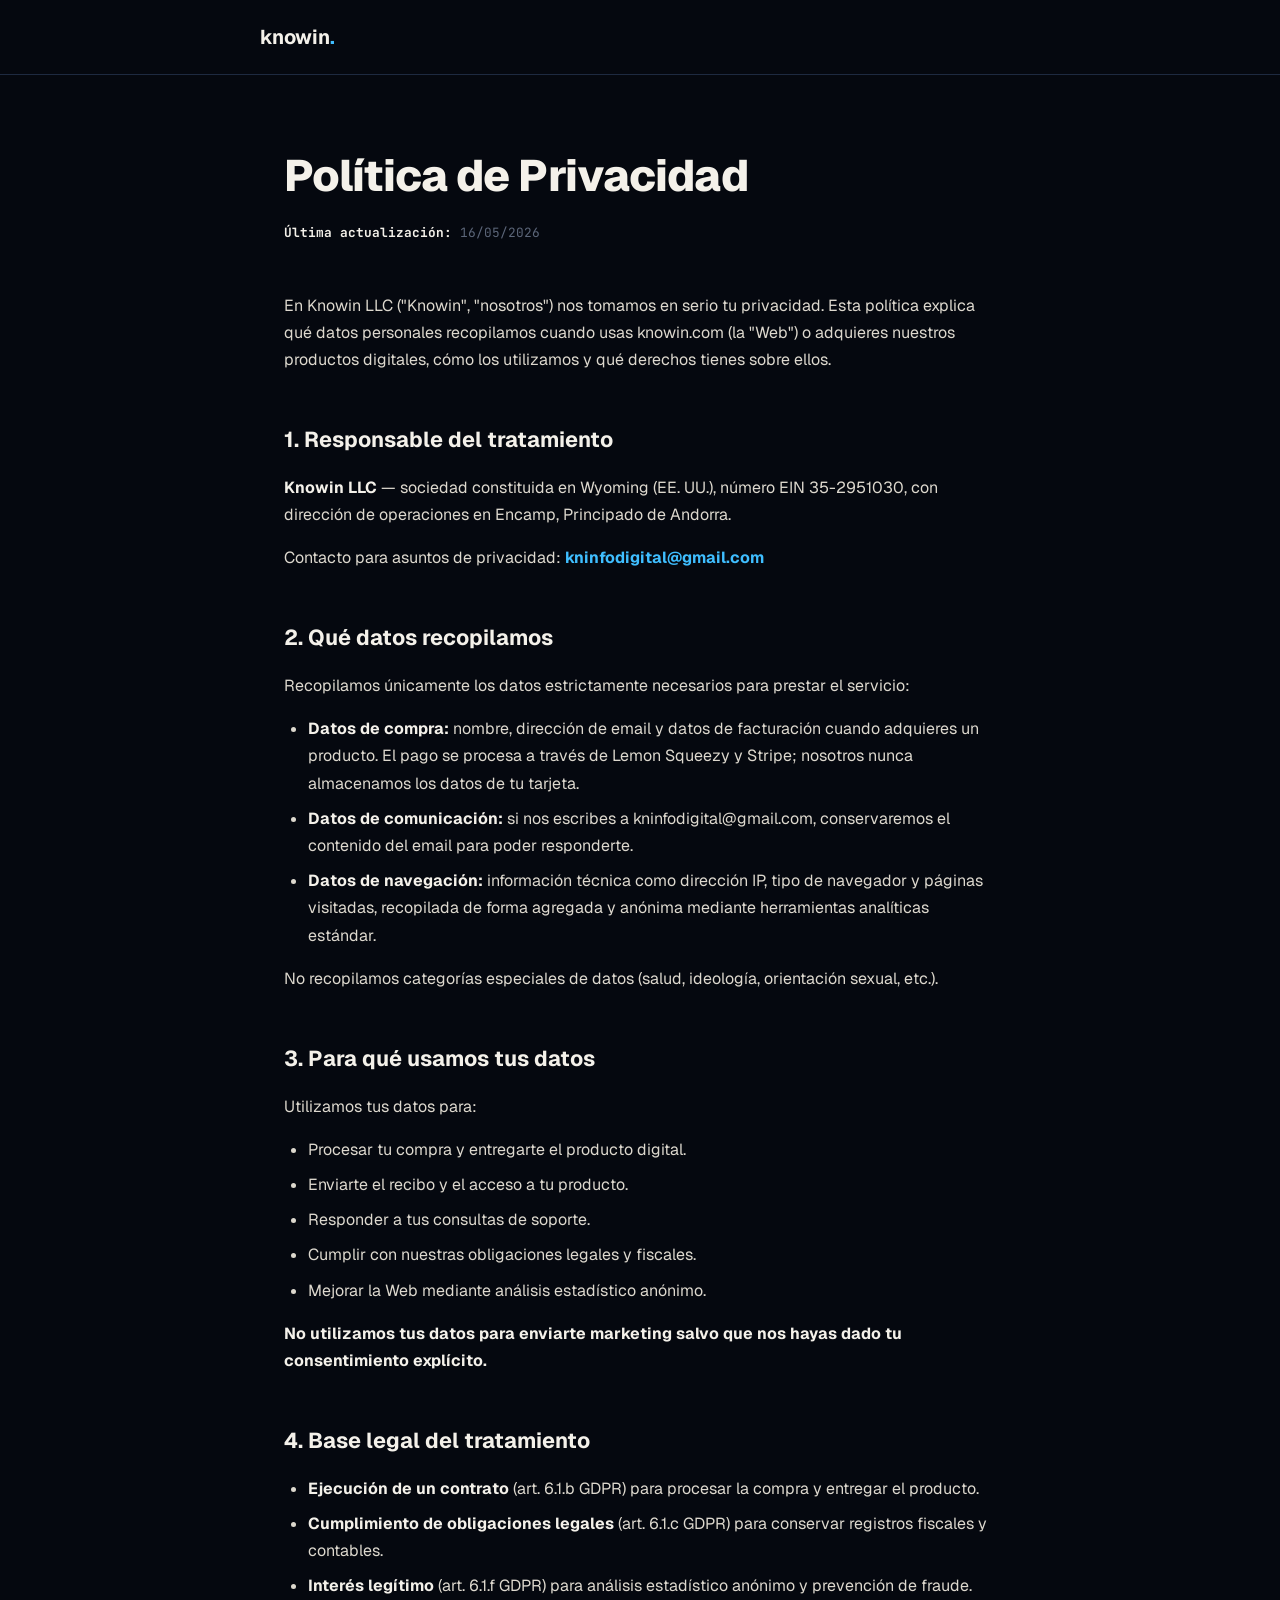
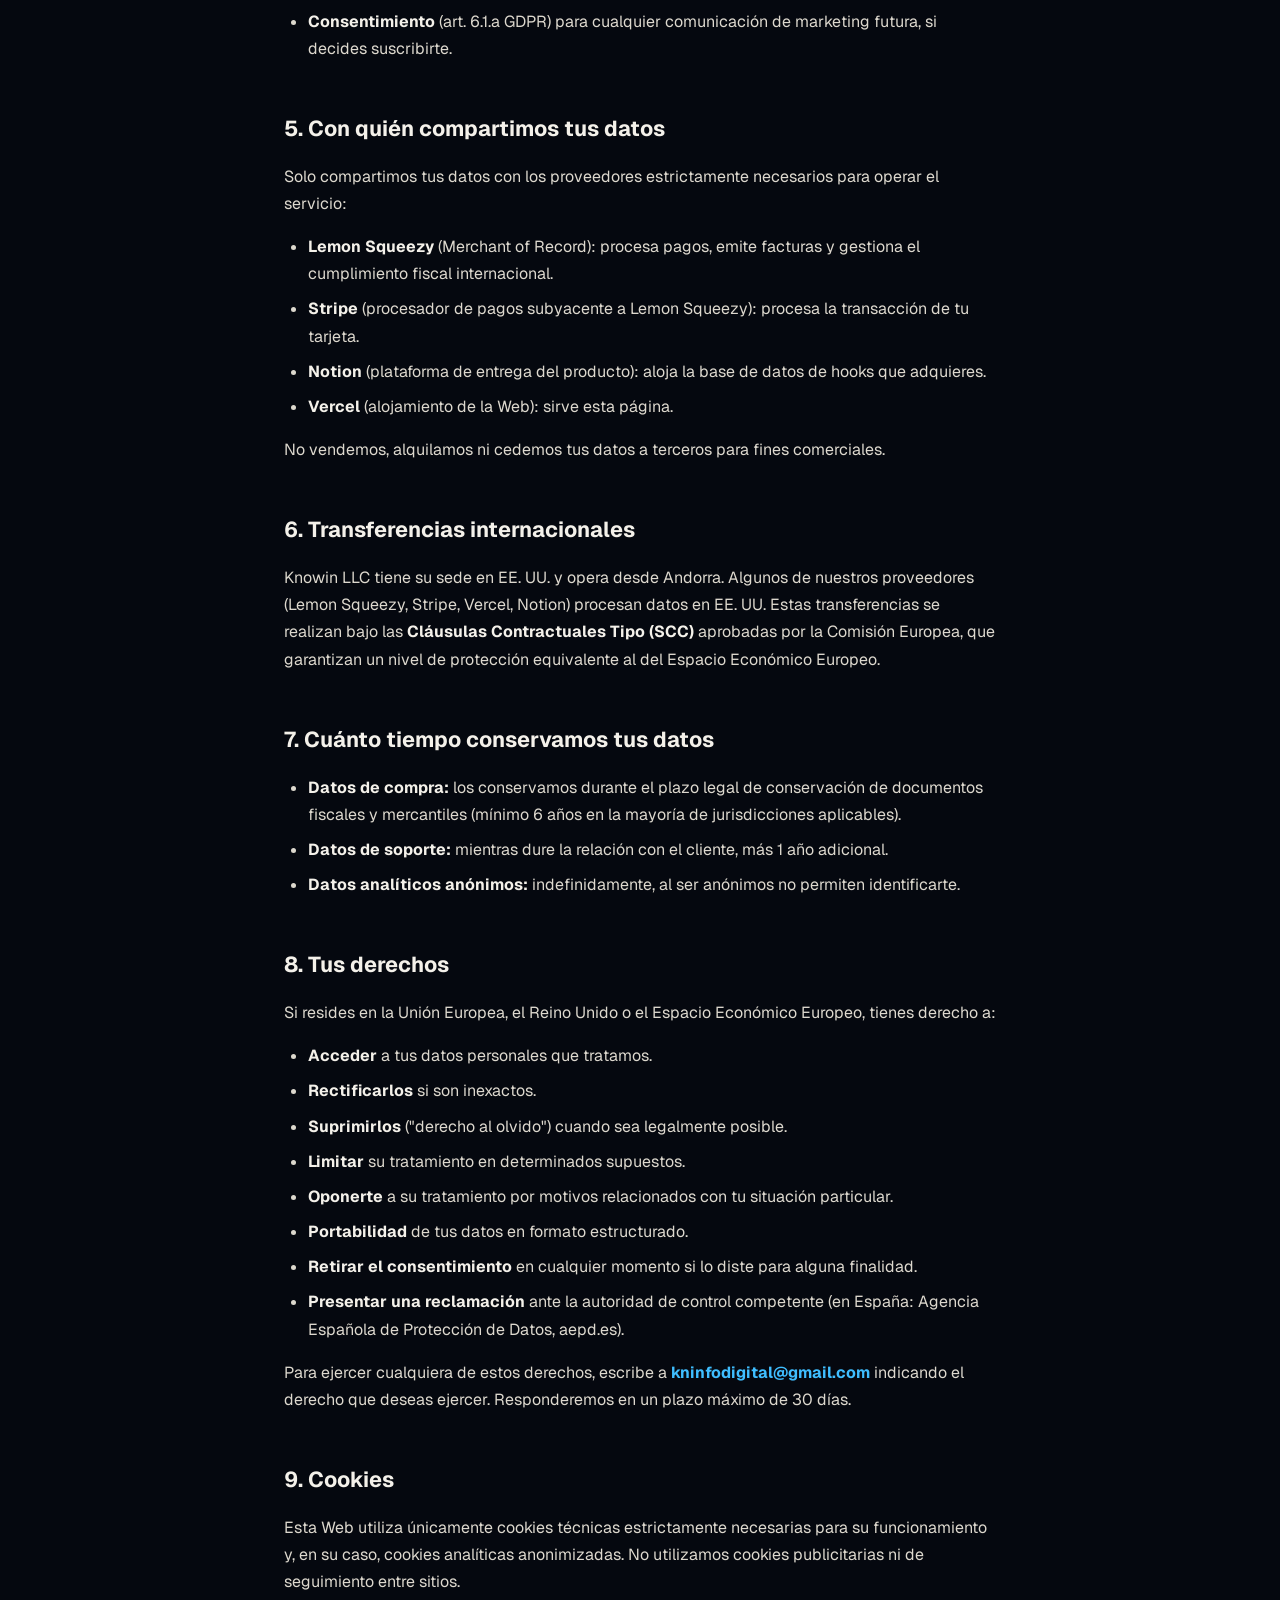
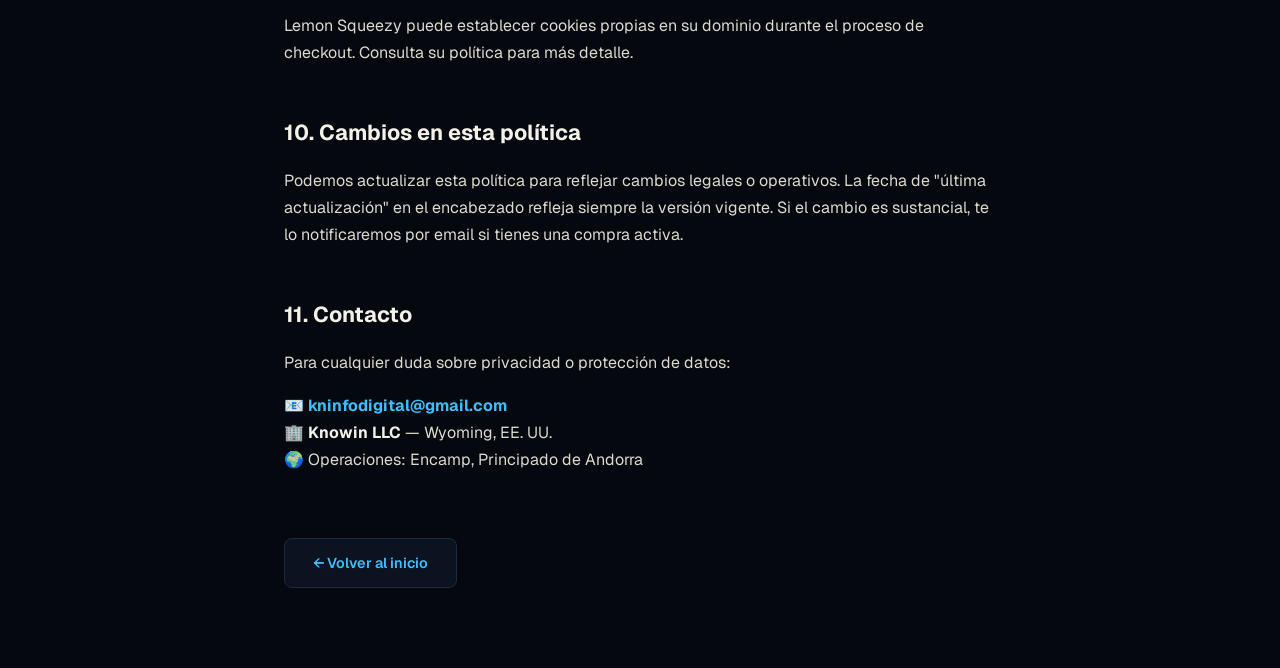
==== legal/privacidad.html @ 1ed69b25 "feat: LS checkout integration + legal pages - Lemon Squeezy overlay checkout en todos los CTAs (7 bo" ====
<!DOCTYPE html>
<html lang="es">
<head>
  <meta charset="UTF-8">
  <meta name="viewport" content="width=device-width, initial-scale=1.0">
  <title>Política de Privacidad | Knowin</title>
  <meta name="robots" content="noindex">
  <link rel="icon" href="data:image/svg+xml,<svg xmlns='http://www.w3.org/2000/svg' viewBox='0 0 100 100'><text y='.9em' font-size='90'>📦</text></svg>">
  <link rel="preconnect" href="https://fonts.googleapis.com">
  <link rel="preconnect" href="https://fonts.gstatic.com" crossorigin>
  <link href="https://fonts.googleapis.com/css2?family=Geist:wght@400;500;600;700;800&family=JetBrains+Mono:wght@400;500&display=swap" rel="stylesheet">
  <style>
    *, *::before, *::after { box-sizing: border-box; margin: 0; padding: 0; }
    html { scroll-behavior: smooth; }
    body {
      font-family: 'Geist', system-ui, sans-serif;
      font-size: 1rem;
      line-height: 1.7;
      color: rgba(245,239,227,0.9);
      background: #05080F;
      -webkit-font-smoothing: antialiased;
    }
    a { color: #3FBEFF; text-decoration: none; }
    a:hover { text-decoration: underline; }
    a:focus-visible { outline: 2px solid #3FBEFF; outline-offset: 4px; }

    .legal-header {
      padding: 20px 24px;
      border-bottom: 1px solid #1E2A40;
    }
    .legal-header__inner {
      max-width: 760px;
      margin: 0 auto;
    }
    .legal-header__logo {
      font-family: 'Geist', system-ui, sans-serif;
      font-size: 20px;
      font-weight: 700;
      color: #F4F1EA;
      text-decoration: none;
    }
    .legal-header__logo .dot { color: #3FBEFF; }

    .legal-container {
      max-width: 760px;
      margin: 0 auto;
      padding: 64px 24px 80px;
    }

    h1 {
      font-size: clamp(2rem, 5vw, 2.75rem);
      font-weight: 800;
      color: #F4F1EA;
      margin-bottom: 8px;
      letter-spacing: -0.02em;
    }
    .legal-date {
      font-family: 'JetBrains Mono', monospace;
      font-size: 0.8rem;
      color: #5C6679;
      margin-bottom: 48px;
      display: block;
    }
    h2 {
      font-size: 1.35rem;
      font-weight: 700;
      color: #F4F1EA;
      margin-top: 48px;
      margin-bottom: 16px;
    }
    p { margin-bottom: 16px; }
    strong { color: #F4F1EA; }
    ul, ol { margin-bottom: 16px; padding-left: 24px; }
    li { margin-bottom: 8px; }

    .back-btn {
      display: inline-flex;
      align-items: center;
      gap: 8px;
      margin-top: 48px;
      padding: 12px 28px;
      background: #0B1220;
      border: 1px solid #1E2A40;
      border-radius: 8px;
      color: #3FBEFF;
      font-weight: 600;
      font-size: 0.9rem;
      transition: background 200ms;
    }
    .back-btn:hover { background: #111B2E; text-decoration: none; }
  </style>
</head>
<body>
  <header class="legal-header">
    <div class="legal-header__inner">
      <a href="../index.html" class="legal-header__logo">knowin<span class="dot">.</span></a>
    </div>
  </header>

  <main class="legal-container">
    <h1>Política de Privacidad</h1>
    <span class="legal-date"><strong>Última actualización:</strong> 16/05/2026</span>

    <p>En Knowin LLC ("Knowin", "nosotros") nos tomamos en serio tu privacidad. Esta política explica qué datos personales recopilamos cuando usas knowin.com (la "Web") o adquieres nuestros productos digitales, cómo los utilizamos y qué derechos tienes sobre ellos.</p>

    <h2>1. Responsable del tratamiento</h2>
    <p><strong>Knowin LLC</strong> — sociedad constituida en Wyoming (EE. UU.), número EIN 35-2951030, con dirección de operaciones en Encamp, Principado de Andorra.</p>
    <p>Contacto para asuntos de privacidad: <strong><a href="mailto:kninfodigital@gmail.com">kninfodigital@gmail.com</a></strong></p>

    <h2>2. Qué datos recopilamos</h2>
    <p>Recopilamos únicamente los datos estrictamente necesarios para prestar el servicio:</p>
    <ul>
      <li><strong>Datos de compra:</strong> nombre, dirección de email y datos de facturación cuando adquieres un producto. El pago se procesa a través de Lemon Squeezy y Stripe; nosotros nunca almacenamos los datos de tu tarjeta.</li>
      <li><strong>Datos de comunicación:</strong> si nos escribes a kninfodigital@gmail.com, conservaremos el contenido del email para poder responderte.</li>
      <li><strong>Datos de navegación:</strong> información técnica como dirección IP, tipo de navegador y páginas visitadas, recopilada de forma agregada y anónima mediante herramientas analíticas estándar.</li>
    </ul>
    <p>No recopilamos categorías especiales de datos (salud, ideología, orientación sexual, etc.).</p>

    <h2>3. Para qué usamos tus datos</h2>
    <p>Utilizamos tus datos para:</p>
    <ul>
      <li>Procesar tu compra y entregarte el producto digital.</li>
      <li>Enviarte el recibo y el acceso a tu producto.</li>
      <li>Responder a tus consultas de soporte.</li>
      <li>Cumplir con nuestras obligaciones legales y fiscales.</li>
      <li>Mejorar la Web mediante análisis estadístico anónimo.</li>
    </ul>
    <p><strong>No utilizamos tus datos para enviarte marketing salvo que nos hayas dado tu consentimiento explícito.</strong></p>

    <h2>4. Base legal del tratamiento</h2>
    <ul>
      <li><strong>Ejecución de un contrato</strong> (art. 6.1.b GDPR) para procesar la compra y entregar el producto.</li>
      <li><strong>Cumplimiento de obligaciones legales</strong> (art. 6.1.c GDPR) para conservar registros fiscales y contables.</li>
      <li><strong>Interés legítimo</strong> (art. 6.1.f GDPR) para análisis estadístico anónimo y prevención de fraude.</li>
      <li><strong>Consentimiento</strong> (art. 6.1.a GDPR) para cualquier comunicación de marketing futura, si decides suscribirte.</li>
    </ul>

    <h2>5. Con quién compartimos tus datos</h2>
    <p>Solo compartimos tus datos con los proveedores estrictamente necesarios para operar el servicio:</p>
    <ul>
      <li><strong>Lemon Squeezy</strong> (Merchant of Record): procesa pagos, emite facturas y gestiona el cumplimiento fiscal internacional.</li>
      <li><strong>Stripe</strong> (procesador de pagos subyacente a Lemon Squeezy): procesa la transacción de tu tarjeta.</li>
      <li><strong>Notion</strong> (plataforma de entrega del producto): aloja la base de datos de hooks que adquieres.</li>
      <li><strong>Vercel</strong> (alojamiento de la Web): sirve esta página.</li>
    </ul>
    <p>No vendemos, alquilamos ni cedemos tus datos a terceros para fines comerciales.</p>

    <h2>6. Transferencias internacionales</h2>
    <p>Knowin LLC tiene su sede en EE. UU. y opera desde Andorra. Algunos de nuestros proveedores (Lemon Squeezy, Stripe, Vercel, Notion) procesan datos en EE. UU. Estas transferencias se realizan bajo las <strong>Cláusulas Contractuales Tipo (SCC)</strong> aprobadas por la Comisión Europea, que garantizan un nivel de protección equivalente al del Espacio Económico Europeo.</p>

    <h2>7. Cuánto tiempo conservamos tus datos</h2>
    <ul>
      <li><strong>Datos de compra:</strong> los conservamos durante el plazo legal de conservación de documentos fiscales y mercantiles (mínimo 6 años en la mayoría de jurisdicciones aplicables).</li>
      <li><strong>Datos de soporte:</strong> mientras dure la relación con el cliente, más 1 año adicional.</li>
      <li><strong>Datos analíticos anónimos:</strong> indefinidamente, al ser anónimos no permiten identificarte.</li>
    </ul>

    <h2>8. Tus derechos</h2>
    <p>Si resides en la Unión Europea, el Reino Unido o el Espacio Económico Europeo, tienes derecho a:</p>
    <ul>
      <li><strong>Acceder</strong> a tus datos personales que tratamos.</li>
      <li><strong>Rectificarlos</strong> si son inexactos.</li>
      <li><strong>Suprimirlos</strong> ("derecho al olvido") cuando sea legalmente posible.</li>
      <li><strong>Limitar</strong> su tratamiento en determinados supuestos.</li>
      <li><strong>Oponerte</strong> a su tratamiento por motivos relacionados con tu situación particular.</li>
      <li><strong>Portabilidad</strong> de tus datos en formato estructurado.</li>
      <li><strong>Retirar el consentimiento</strong> en cualquier momento si lo diste para alguna finalidad.</li>
      <li><strong>Presentar una reclamación</strong> ante la autoridad de control competente (en España: Agencia Española de Protección de Datos, aepd.es).</li>
    </ul>
    <p>Para ejercer cualquiera de estos derechos, escribe a <strong><a href="mailto:kninfodigital@gmail.com">kninfodigital@gmail.com</a></strong> indicando el derecho que deseas ejercer. Responderemos en un plazo máximo de 30 días.</p>

    <h2>9. Cookies</h2>
    <p>Esta Web utiliza únicamente cookies técnicas estrictamente necesarias para su funcionamiento y, en su caso, cookies analíticas anonimizadas. No utilizamos cookies publicitarias ni de seguimiento entre sitios.</p>
    <p>Lemon Squeezy puede establecer cookies propias en su dominio durante el proceso de checkout. Consulta su política para más detalle.</p>

    <h2>10. Cambios en esta política</h2>
    <p>Podemos actualizar esta política para reflejar cambios legales o operativos. La fecha de "última actualización" en el encabezado refleja siempre la versión vigente. Si el cambio es sustancial, te lo notificaremos por email si tienes una compra activa.</p>

    <h2>11. Contacto</h2>
    <p>Para cualquier duda sobre privacidad o protección de datos:</p>
    <p>
      📧 <strong><a href="mailto:kninfodigital@gmail.com">kninfodigital@gmail.com</a></strong><br>
      🏢 <strong>Knowin LLC</strong> — Wyoming, EE. UU.<br>
      🌍 Operaciones: Encamp, Principado de Andorra
    </p>

    <a href="../index.html" class="back-btn">← Volver al inicio</a>
  </main>
</body>
</html>
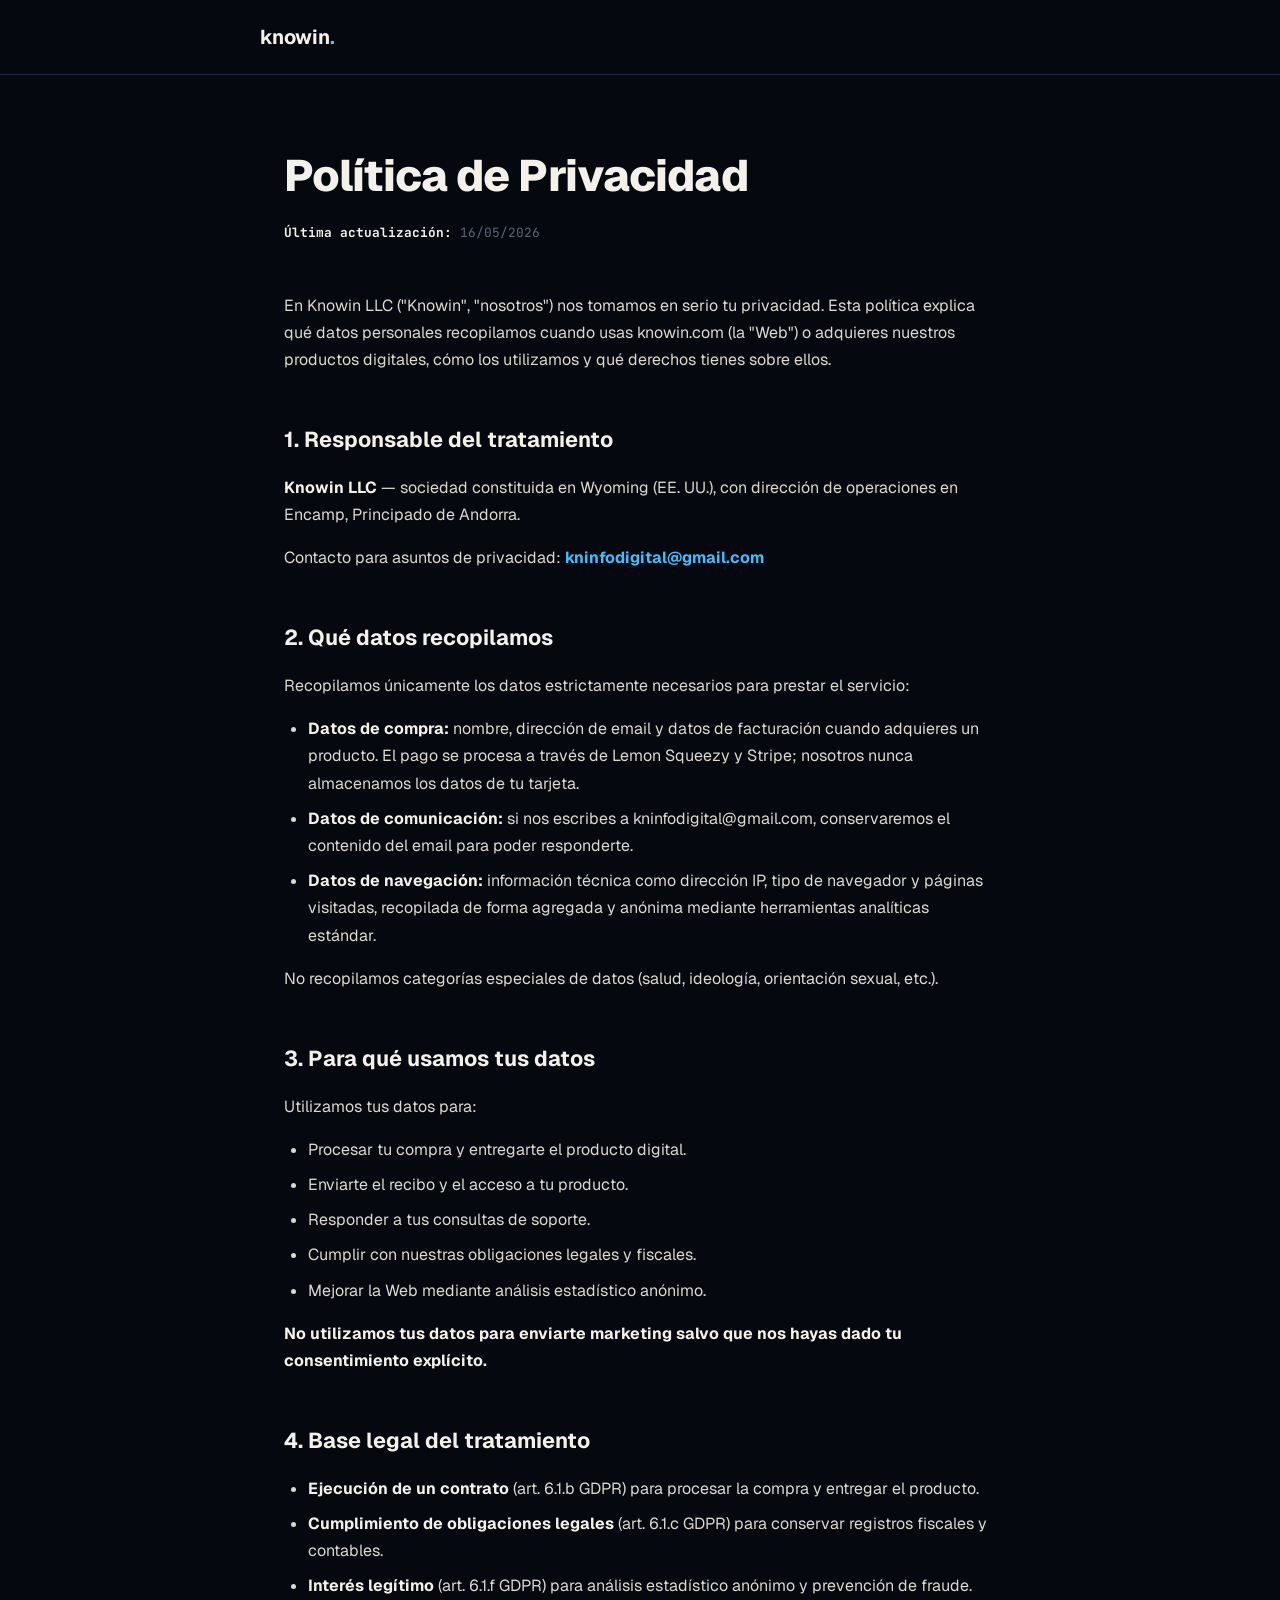
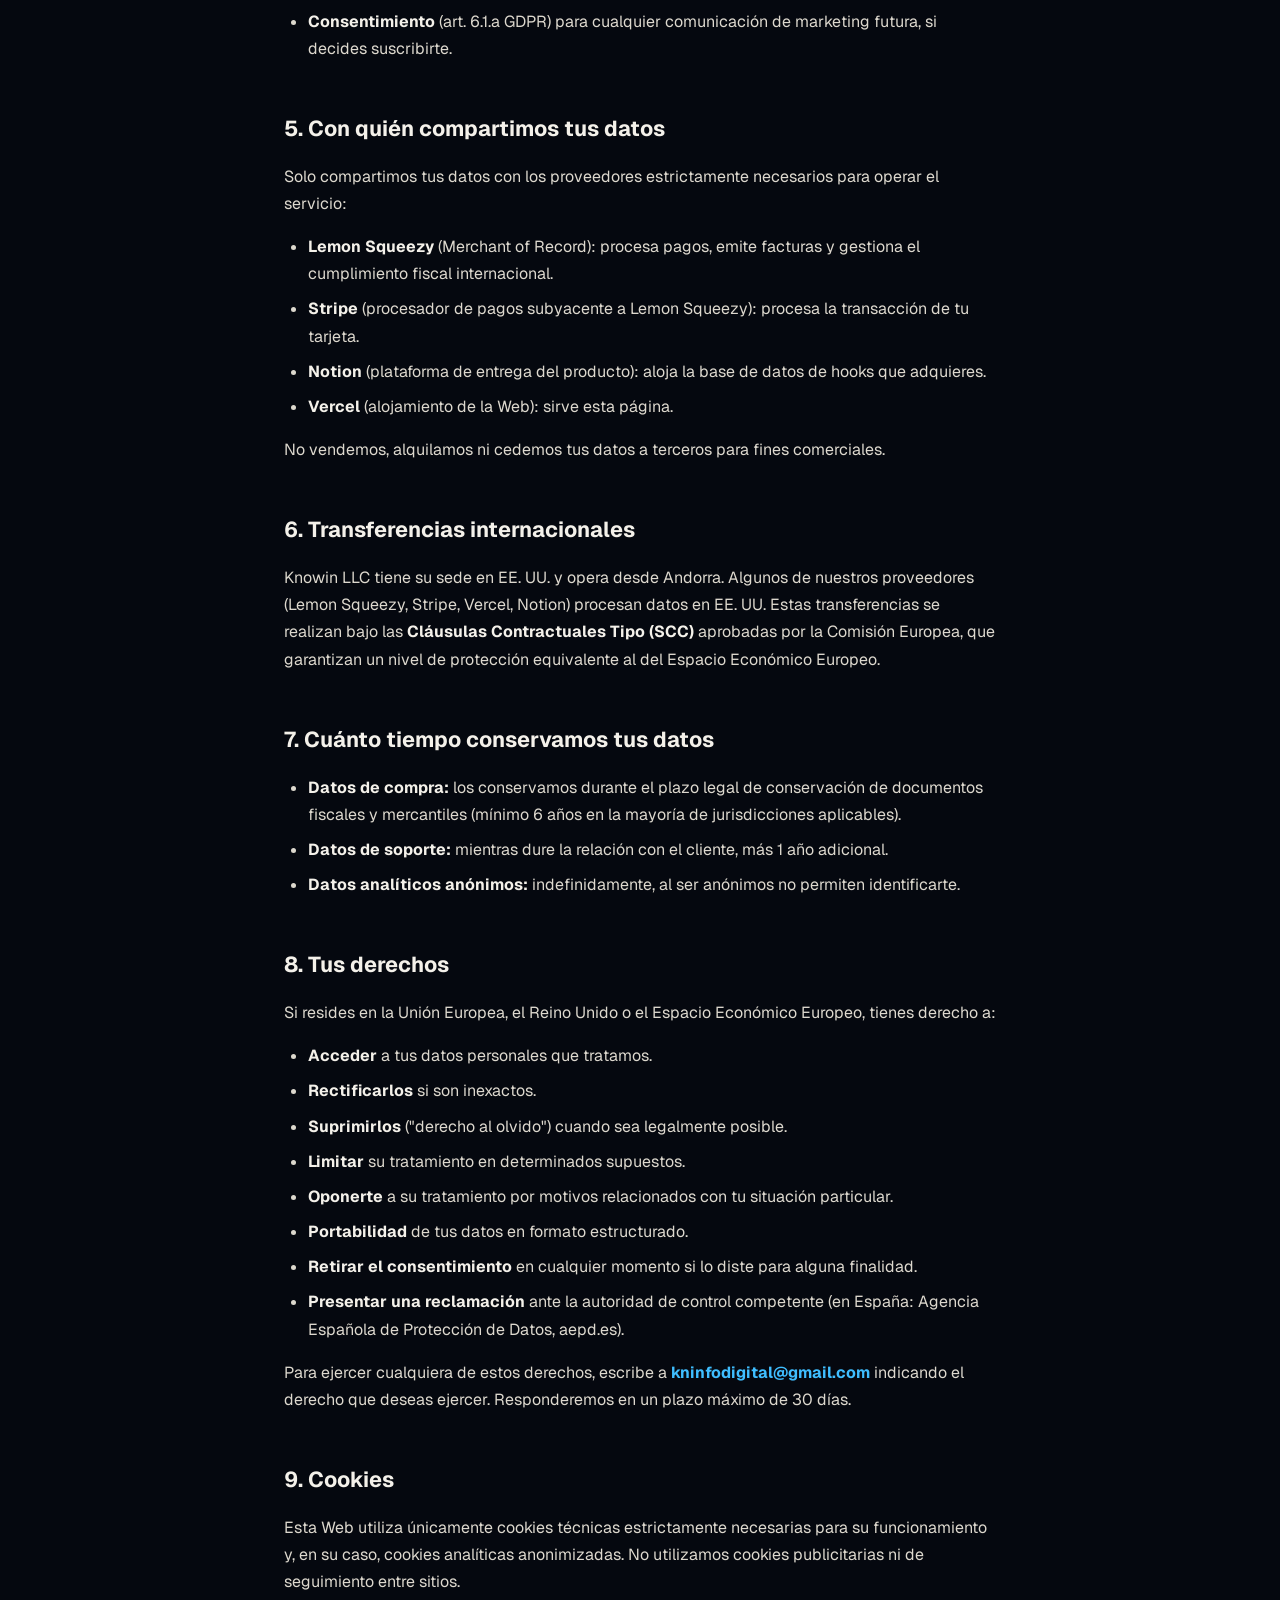
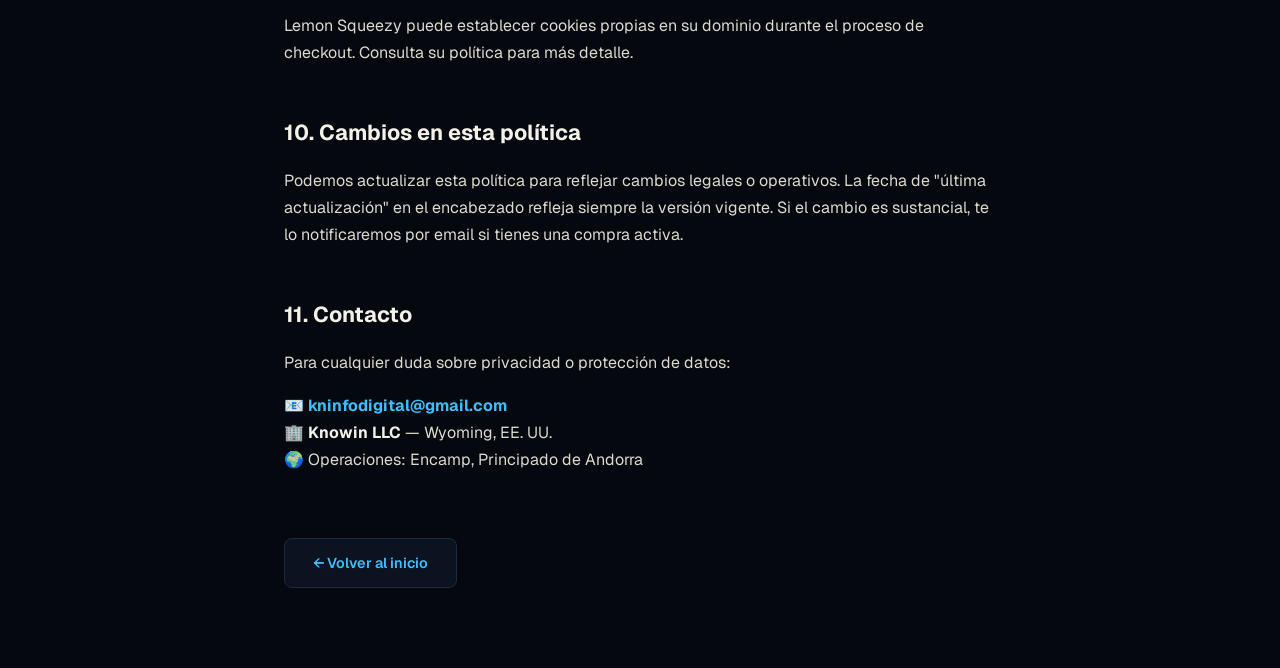
==== commit a8646a2d: "Remove EIN number from legal pages Co-Authored-By: Claude Opus 4.6 (1M context) <noreply@anthropic.c" ====
--- a/legal/privacidad.html
+++ b/legal/privacidad.html
@@ -104,7 +104,7 @@
     <p>En Knowin LLC ("Knowin", "nosotros") nos tomamos en serio tu privacidad. Esta política explica qué datos personales recopilamos cuando usas knowin.com (la "Web") o adquieres nuestros productos digitales, cómo los utilizamos y qué derechos tienes sobre ellos.</p>
 
     <h2>1. Responsable del tratamiento</h2>
-    <p><strong>Knowin LLC</strong> — sociedad constituida en Wyoming (EE. UU.), número EIN 35-2951030, con dirección de operaciones en Encamp, Principado de Andorra.</p>
+    <p><strong>Knowin LLC</strong> — sociedad constituida en Wyoming (EE. UU.), con dirección de operaciones en Encamp, Principado de Andorra.</p>
     <p>Contacto para asuntos de privacidad: <strong><a href="mailto:kninfodigital@gmail.com">kninfodigital@gmail.com</a></strong></p>
 
     <h2>2. Qué datos recopilamos</h2>
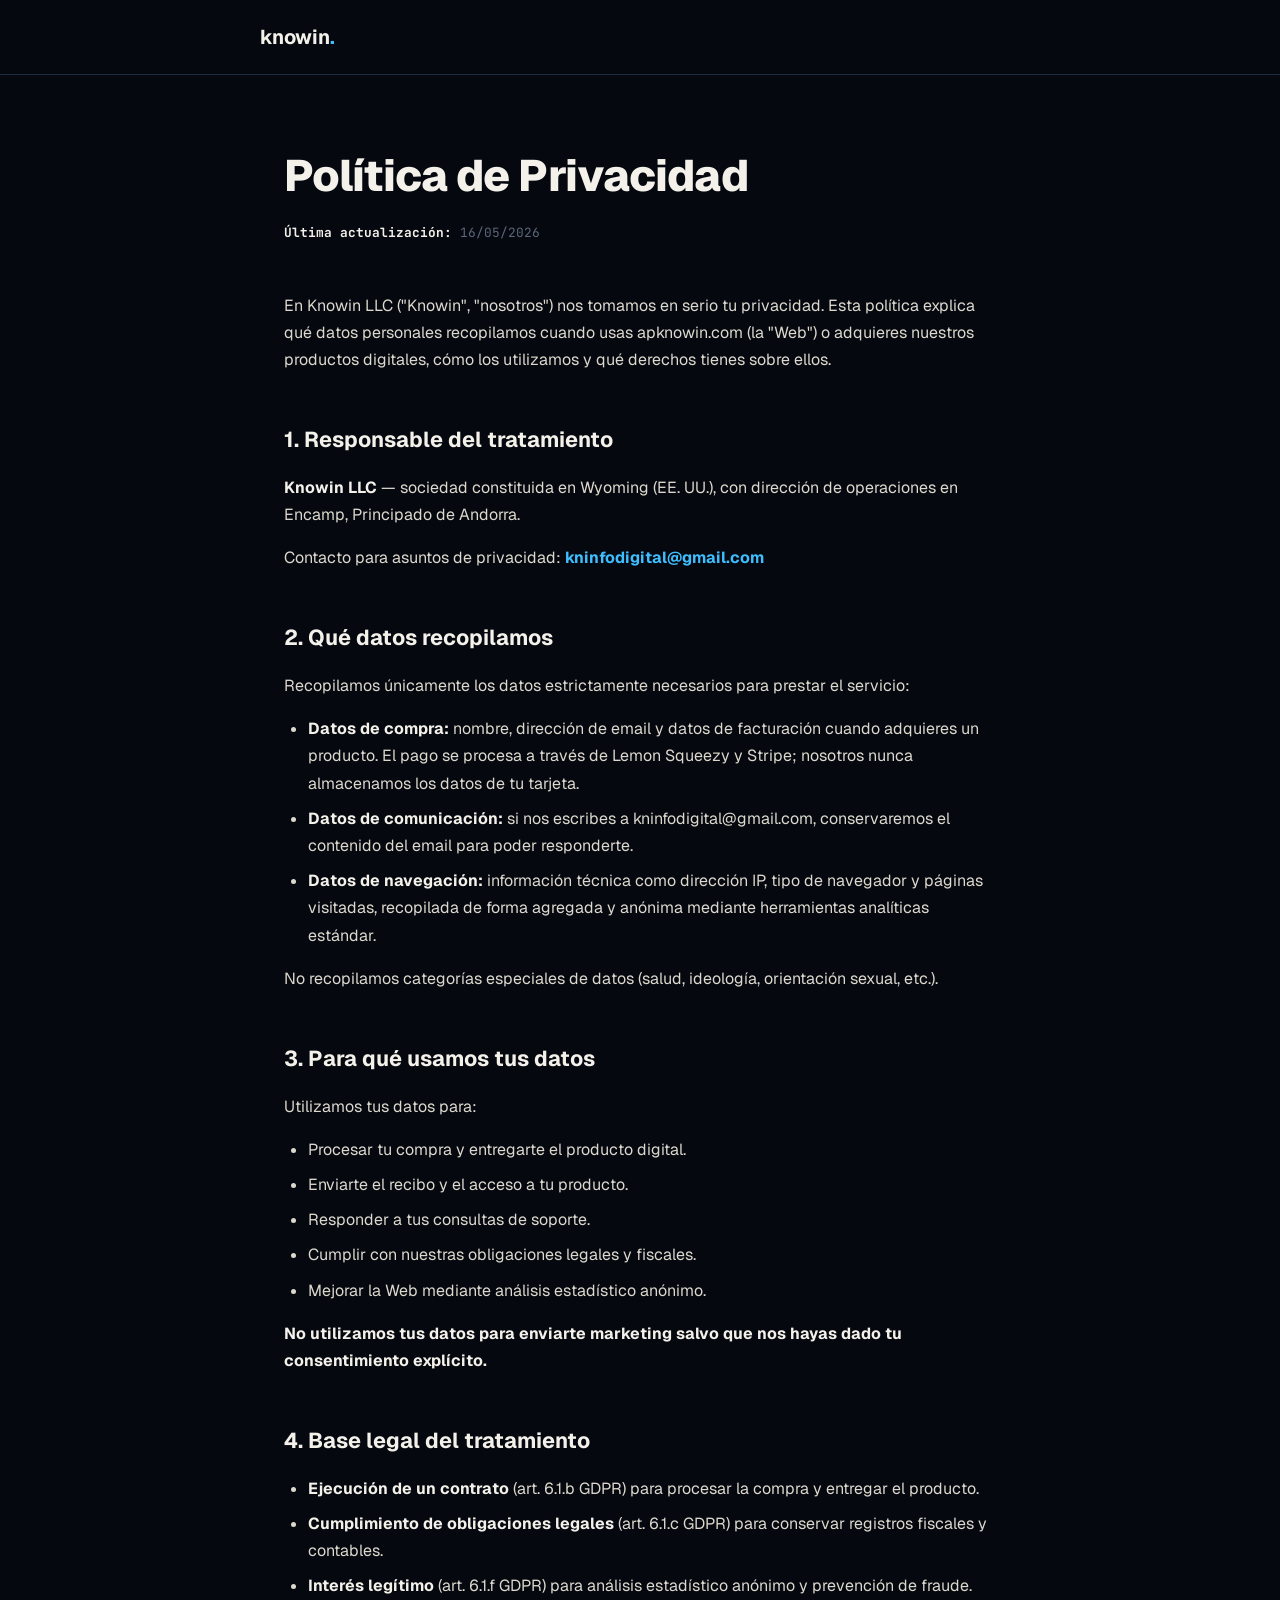
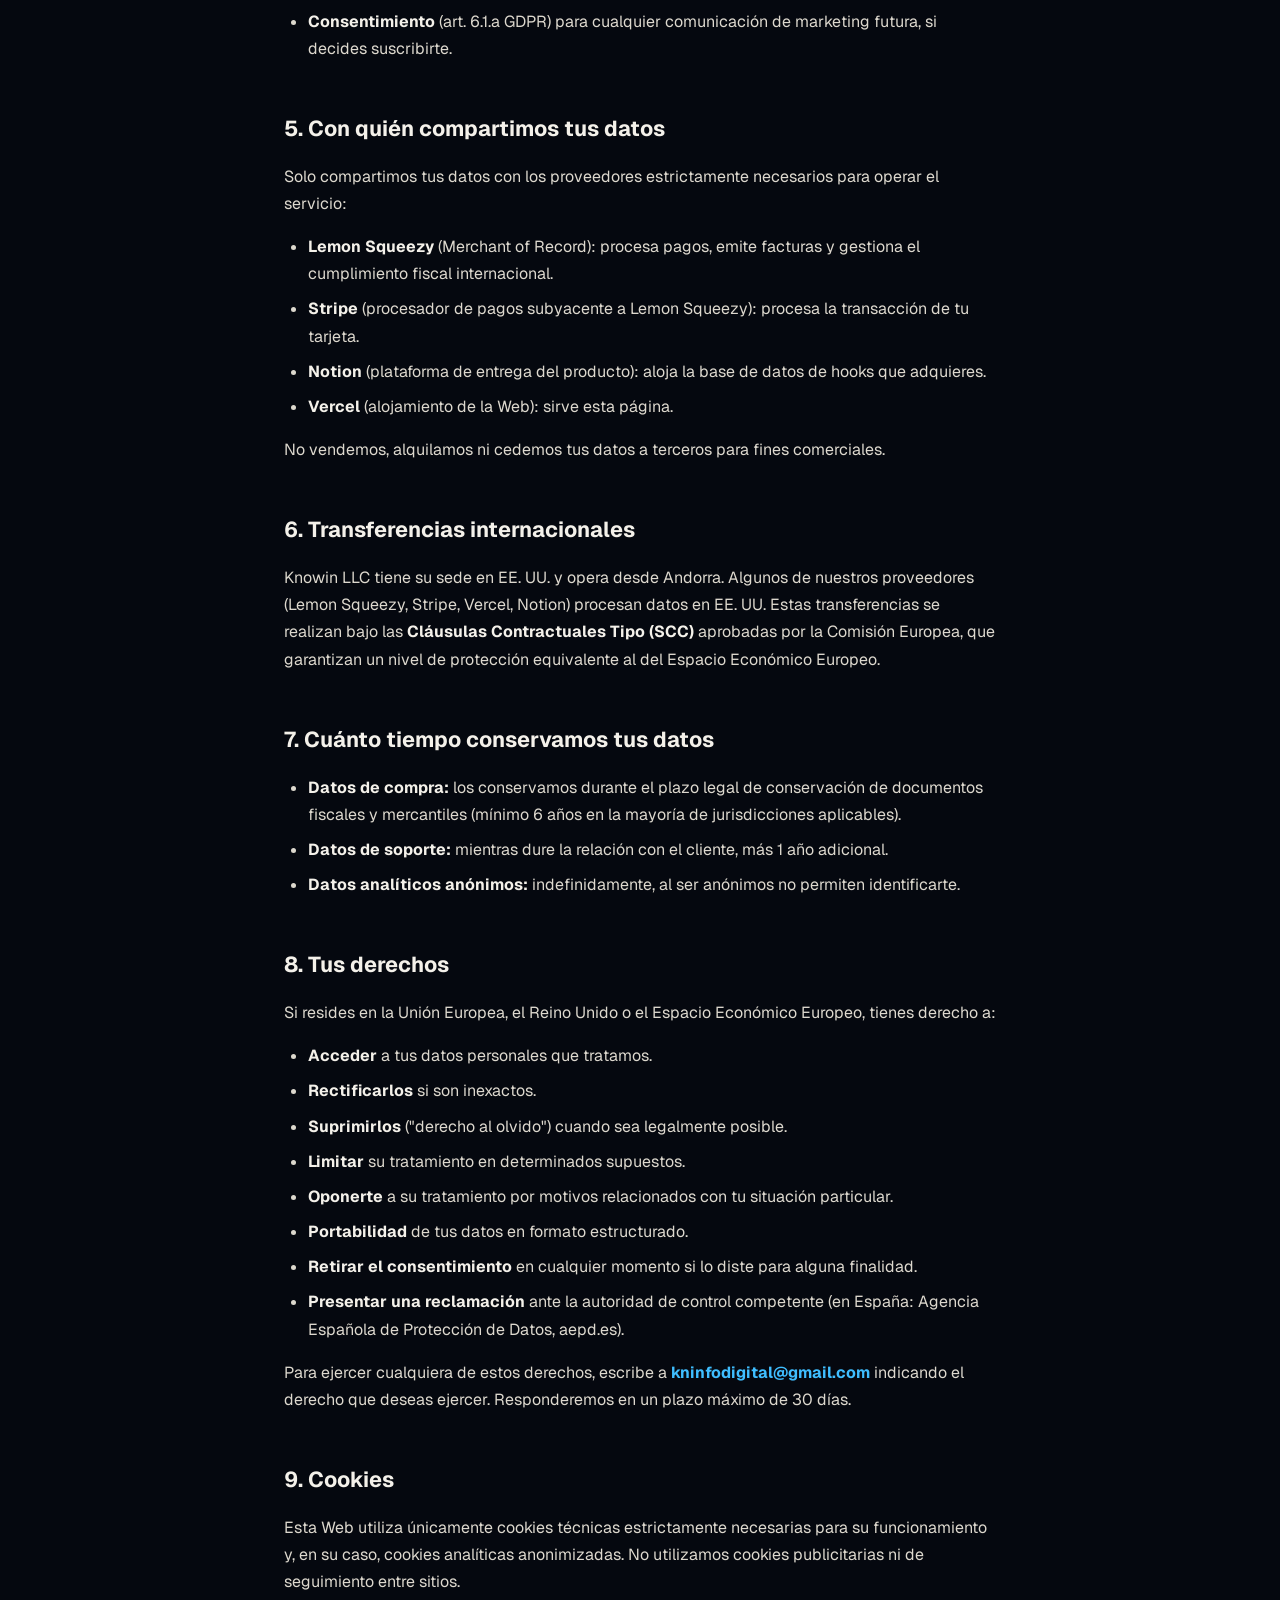
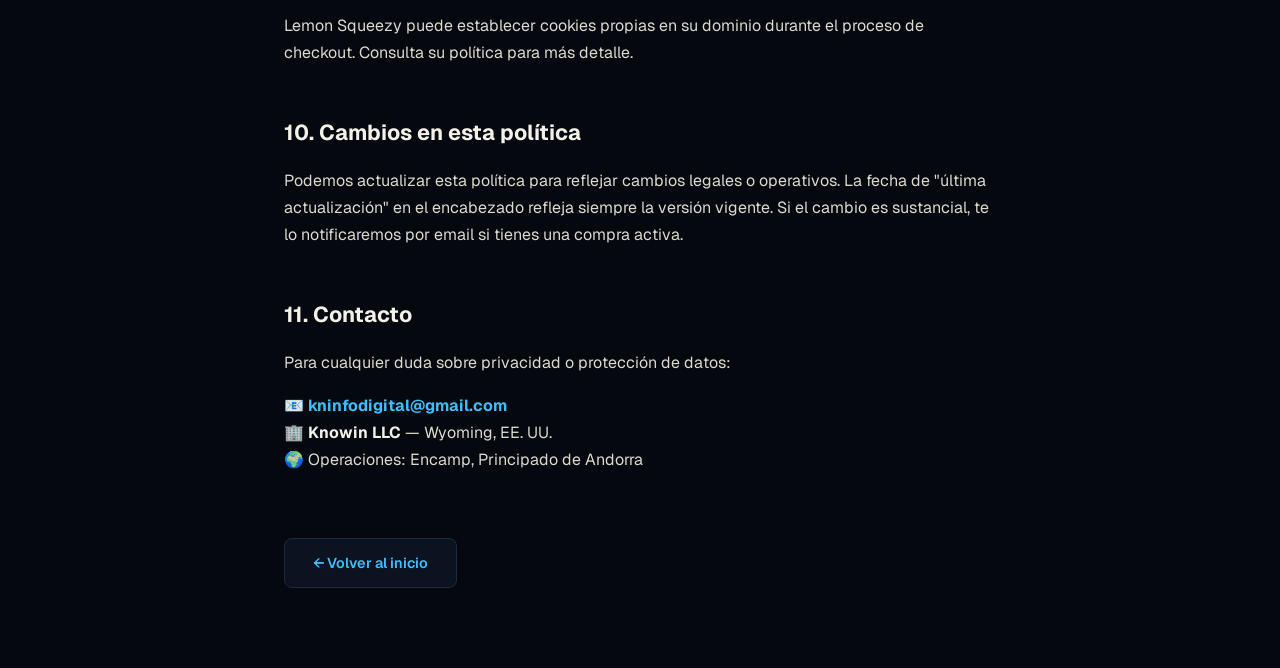
==== commit bace4f0a: "Update legal pages: apknowin.com domain + simplify price text Co-Authored-By: Claude Opus 4.6 (1M co" ====
--- a/legal/privacidad.html
+++ b/legal/privacidad.html
@@ -101,7 +101,7 @@
     <h1>Política de Privacidad</h1>
     <span class="legal-date"><strong>Última actualización:</strong> 16/05/2026</span>
 
-    <p>En Knowin LLC ("Knowin", "nosotros") nos tomamos en serio tu privacidad. Esta política explica qué datos personales recopilamos cuando usas knowin.com (la "Web") o adquieres nuestros productos digitales, cómo los utilizamos y qué derechos tienes sobre ellos.</p>
+    <p>En Knowin LLC ("Knowin", "nosotros") nos tomamos en serio tu privacidad. Esta política explica qué datos personales recopilamos cuando usas apknowin.com (la "Web") o adquieres nuestros productos digitales, cómo los utilizamos y qué derechos tienes sobre ellos.</p>
 
     <h2>1. Responsable del tratamiento</h2>
     <p><strong>Knowin LLC</strong> — sociedad constituida en Wyoming (EE. UU.), con dirección de operaciones en Encamp, Principado de Andorra.</p>
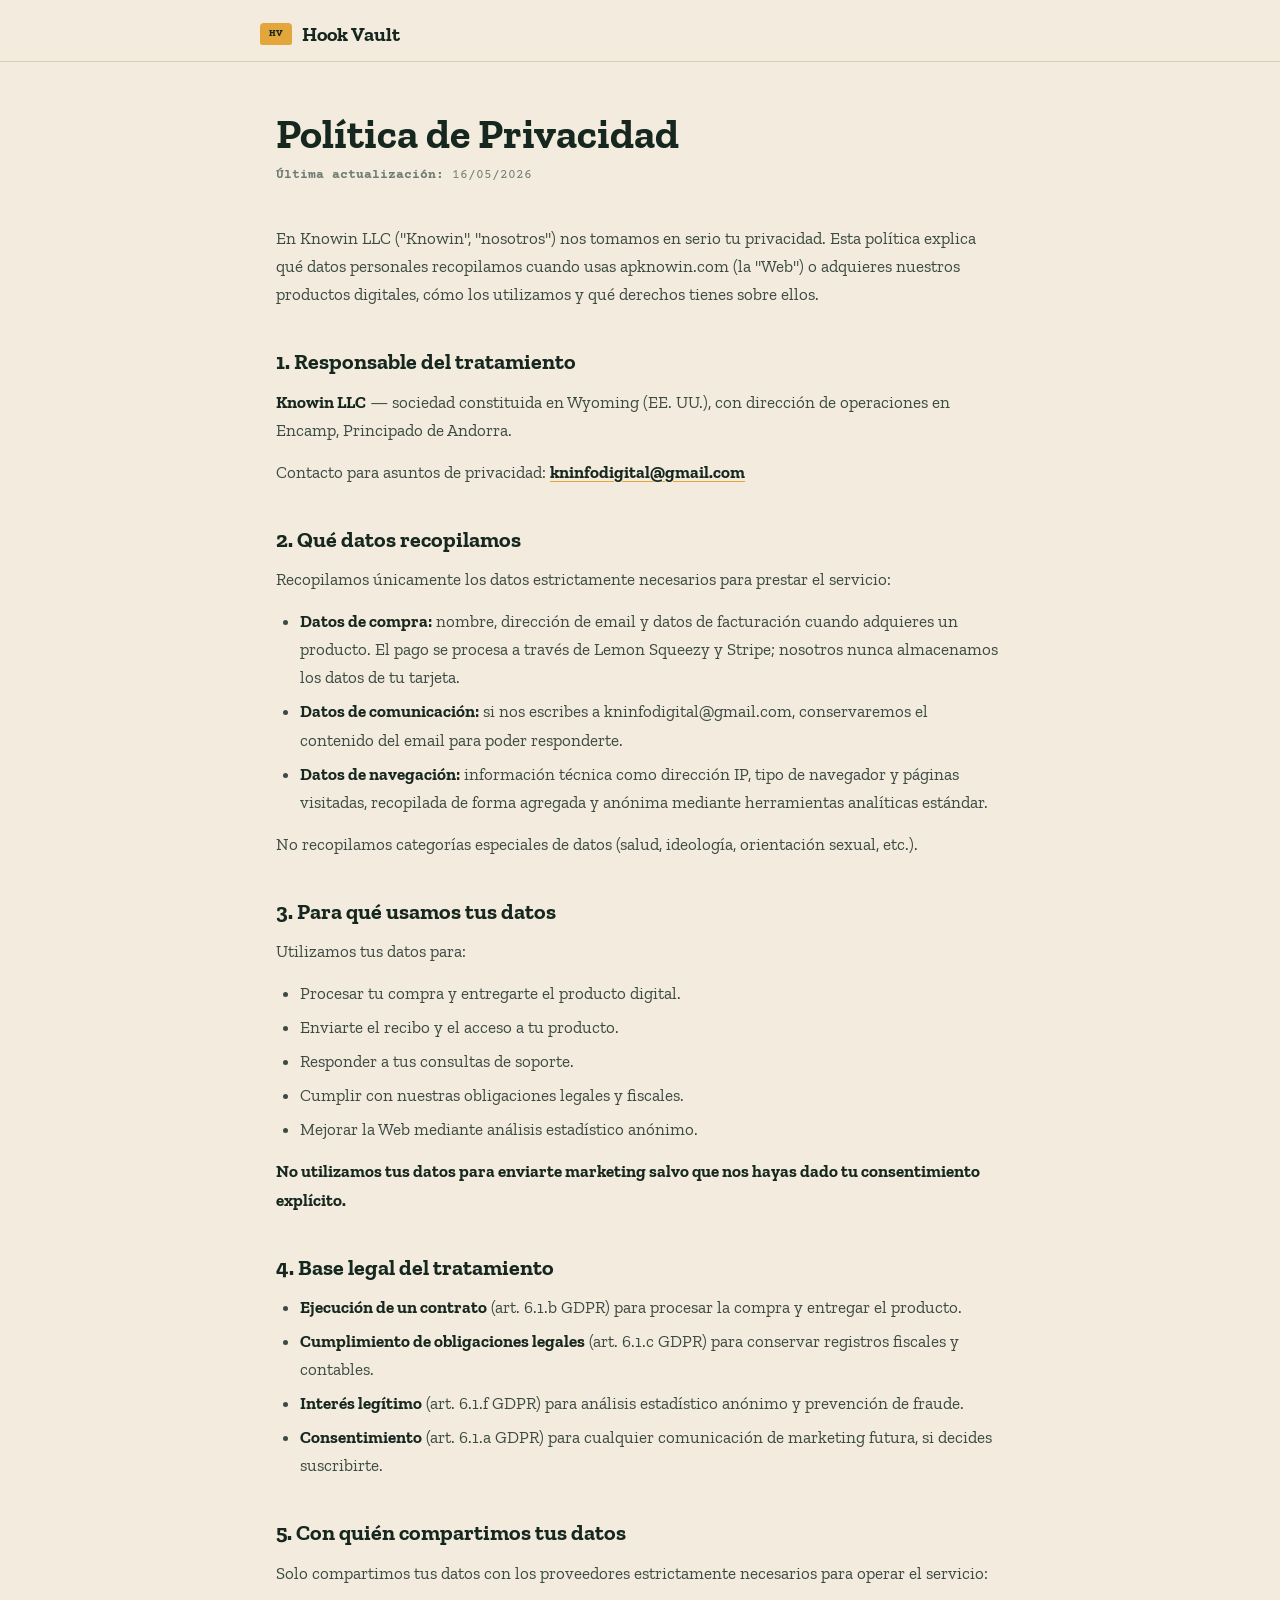
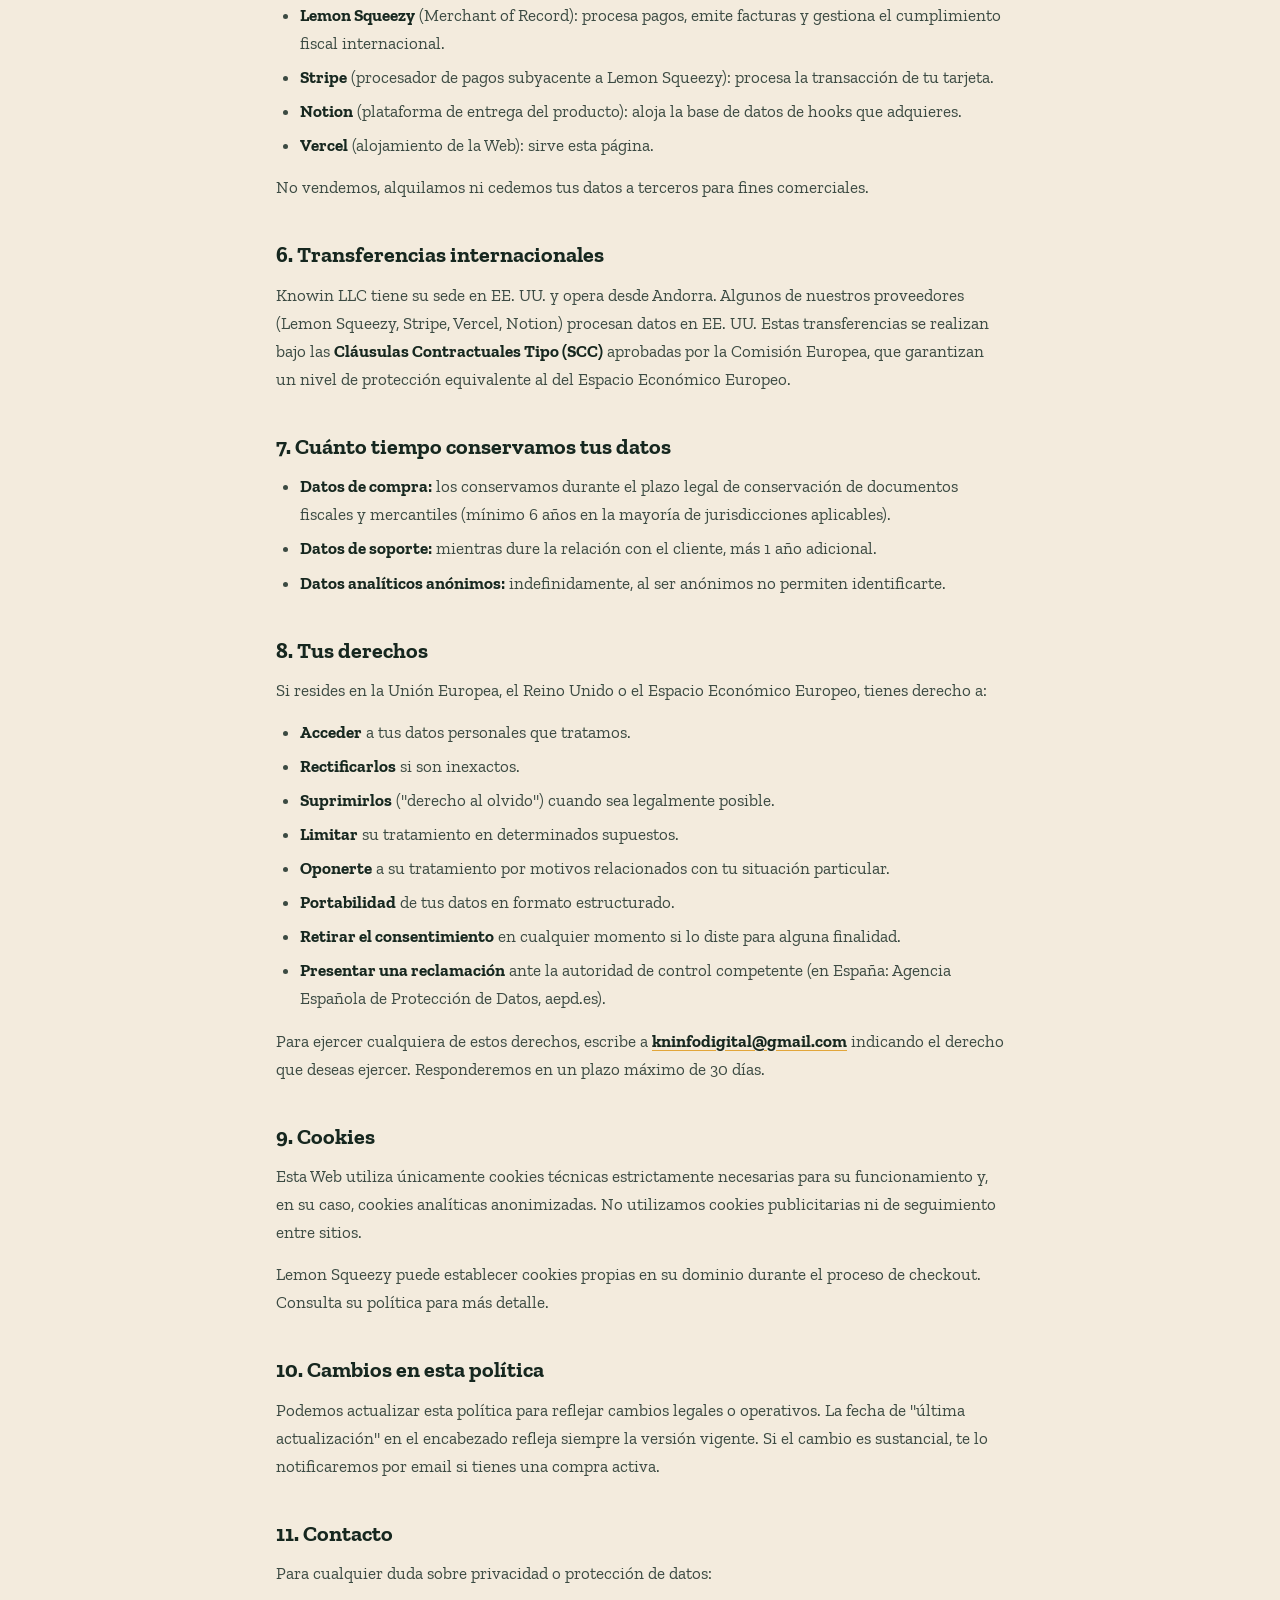
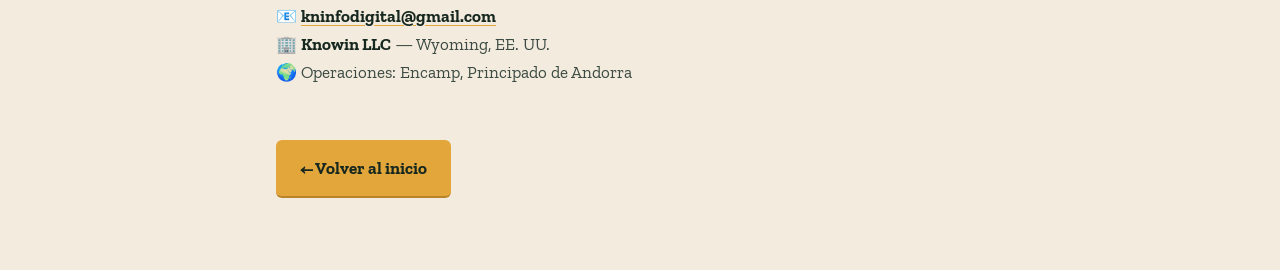
==== commit 143fc697: "Landing v3 «Fichero de recetas» (vista previa) Rediseño de knowinhook.com con el core offer y el bra" ====
--- a/legal/privacidad.html
+++ b/legal/privacidad.html
@@ -3,97 +3,51 @@
 <head>
   <meta charset="UTF-8">
   <meta name="viewport" content="width=device-width, initial-scale=1.0">
-  <title>Política de Privacidad | Knowin</title>
+  <title>Política de Privacidad | Hook Vault</title>
   <meta name="robots" content="noindex">
-  <link rel="icon" href="data:image/svg+xml,<svg xmlns='http://www.w3.org/2000/svg' viewBox='0 0 100 100'><text y='.9em' font-size='90'>📦</text></svg>">
+  <link rel="icon" href="data:image/svg+xml,%3Csvg xmlns='http://www.w3.org/2000/svg' viewBox='0 0 64 64'%3E%3Crect x='4' y='14' width='56' height='44' rx='4' fill='%23E2A63A'/%3E%3Crect x='10' y='6' width='26' height='12' rx='3' fill='%23E2A63A'/%3E%3Ctext x='32' y='46' font-family='Courier New,monospace' font-weight='700' font-size='24' text-anchor='middle' fill='%2316271F'%3EHV%3C/text%3E%3C/svg%3E">
   <link rel="preconnect" href="https://fonts.googleapis.com">
   <link rel="preconnect" href="https://fonts.gstatic.com" crossorigin>
-  <link href="https://fonts.googleapis.com/css2?family=Geist:wght@400;500;600;700;800&family=JetBrains+Mono:wght@400;500&display=swap" rel="stylesheet">
+  <link href="https://fonts.googleapis.com/css2?family=Courier+Prime:wght@400;700&family=Zilla+Slab:wght@400;500;700&display=swap" rel="stylesheet">
   <style>
     *, *::before, *::after { box-sizing: border-box; margin: 0; padding: 0; }
-    html { scroll-behavior: smooth; }
+    html { -webkit-text-size-adjust: 100%; }
     body {
-      font-family: 'Geist', system-ui, sans-serif;
-      font-size: 1rem;
-      line-height: 1.7;
-      color: rgba(245,239,227,0.9);
-      background: #05080F;
+      font-family: 'Zilla Slab', Georgia, serif;
+      font-size: 17px;
+      line-height: 1.65;
+      color: #3B4A42;
+      background: #F3EBDD;
       -webkit-font-smoothing: antialiased;
     }
-    a { color: #3FBEFF; text-decoration: none; }
-    a:hover { text-decoration: underline; }
-    a:focus-visible { outline: 2px solid #3FBEFF; outline-offset: 4px; }
-
-    .legal-header {
-      padding: 20px 24px;
-      border-bottom: 1px solid #1E2A40;
+    a { color: #16271F; text-decoration: underline; text-decoration-color: #E2A63A; text-underline-offset: 3px; }
+    a:hover { text-decoration-thickness: 2px; }
+    a:focus-visible { outline: 3px solid #E2A63A; outline-offset: 3px; }
+    .legal-header { padding: 16px; border-bottom: 1px solid #D8CBB4; }
+    .legal-header__inner { max-width: 760px; margin: 0 auto; }
+    .legal-header__logo { display: inline-flex; align-items: center; gap: 10px; text-decoration: none; font: 700 20px/1 'Zilla Slab', Georgia, serif; color: #16271F; }
+    .legal-header__logo .emblema { display: inline-grid; place-items: center; width: 32px; height: 22px; background: #E2A63A; border-radius: 4px 4px 2px 2px; font: 700 11px/1 'Courier Prime', 'Courier New', monospace; }
+    .legal-container { max-width: 760px; margin: 0 auto; padding: 48px 16px 72px; }
+    h1 { font-size: clamp(30px, 6vw, 42px); font-weight: 700; line-height: 1.15; color: #16271F; margin-bottom: 8px; }
+    .legal-date { font: 400 13px/1.4 'Courier Prime', 'Courier New', monospace; color: #6E7B72; margin-bottom: 40px; display: block; }
+    .legal-date strong { color: #6E7B72; }
+    h2 { font-size: 22px; font-weight: 700; line-height: 1.25; color: #16271F; margin-top: 40px; margin-bottom: 12px; }
+    p { margin-bottom: 14px; }
+    strong { color: #16271F; }
+    ul, ol { margin-bottom: 14px; padding-left: 24px; }
+    li { margin-bottom: 6px; }
+    .back-btn {
+      display: inline-flex; align-items: center; gap: 8px; margin-top: 40px; padding: 14px 24px;
+      background: #E2A63A; border-bottom: 2px solid #B9832A; border-radius: 6px;
+      color: #16271F; font-weight: 700; text-decoration: none;
     }
-    .legal-header__inner {
-      max-width: 760px;
-      margin: 0 auto;
-    }
-    .legal-header__logo {
-      font-family: 'Geist', system-ui, sans-serif;
-      font-size: 20px;
-      font-weight: 700;
-      color: #F4F1EA;
-      text-decoration: none;
-    }
-    .legal-header__logo .dot { color: #3FBEFF; }
-
-    .legal-container {
-      max-width: 760px;
-      margin: 0 auto;
-      padding: 64px 24px 80px;
-    }
-
-    h1 {
-      font-size: clamp(2rem, 5vw, 2.75rem);
-      font-weight: 800;
-      color: #F4F1EA;
-      margin-bottom: 8px;
-      letter-spacing: -0.02em;
-    }
-    .legal-date {
-      font-family: 'JetBrains Mono', monospace;
-      font-size: 0.8rem;
-      color: #5C6679;
-      margin-bottom: 48px;
-      display: block;
-    }
-    h2 {
-      font-size: 1.35rem;
-      font-weight: 700;
-      color: #F4F1EA;
-      margin-top: 48px;
-      margin-bottom: 16px;
-    }
-    p { margin-bottom: 16px; }
-    strong { color: #F4F1EA; }
-    ul, ol { margin-bottom: 16px; padding-left: 24px; }
-    li { margin-bottom: 8px; }
-
-    .back-btn {
-      display: inline-flex;
-      align-items: center;
-      gap: 8px;
-      margin-top: 48px;
-      padding: 12px 28px;
-      background: #0B1220;
-      border: 1px solid #1E2A40;
-      border-radius: 8px;
-      color: #3FBEFF;
-      font-weight: 600;
-      font-size: 0.9rem;
-      transition: background 200ms;
-    }
-    .back-btn:hover { background: #111B2E; text-decoration: none; }
+    .back-btn:hover { background: #B9832A; }
   </style>
 </head>
 <body>
   <header class="legal-header">
     <div class="legal-header__inner">
-      <a href="../index.html" class="legal-header__logo">knowin<span class="dot">.</span></a>
+      <a href="../index.html" class="legal-header__logo"><span class="emblema" translate="no" aria-hidden="true">HV</span><span translate="no">Hook Vault</span></a>
     </div>
   </header>
 
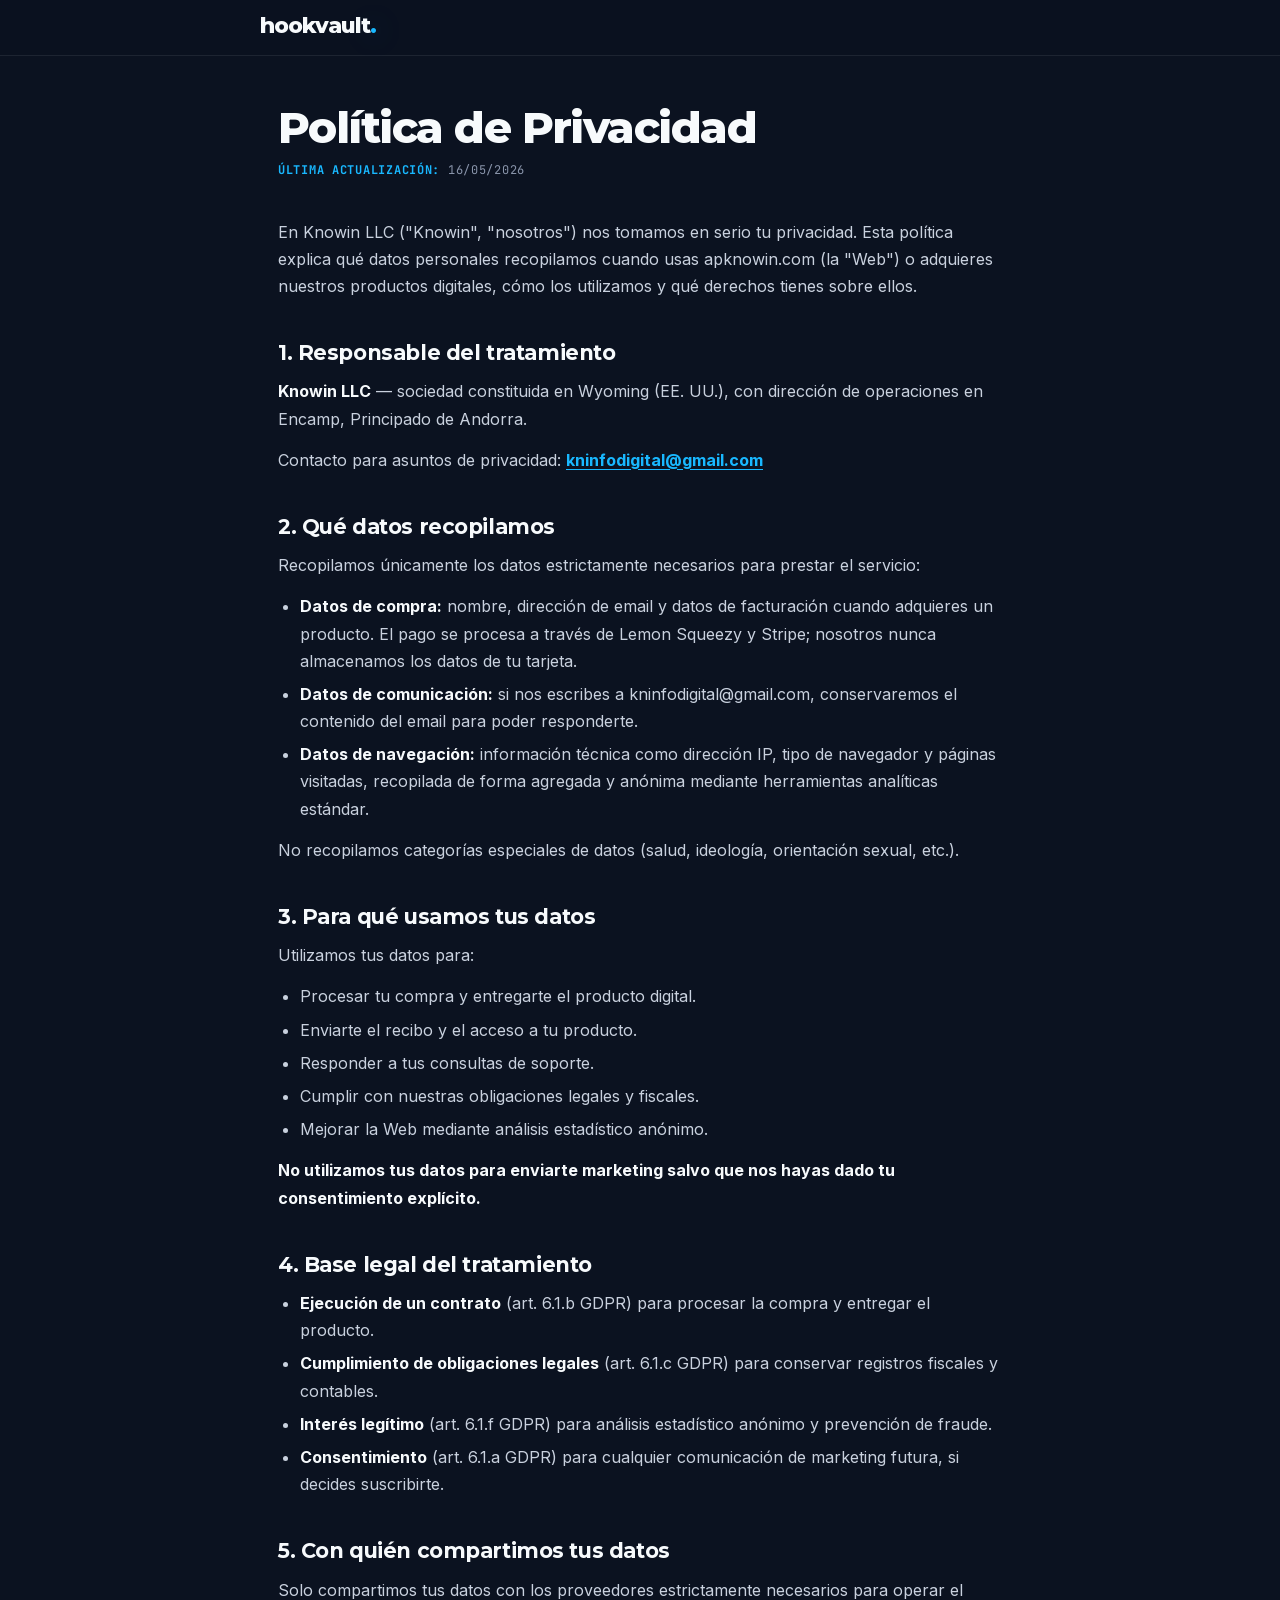
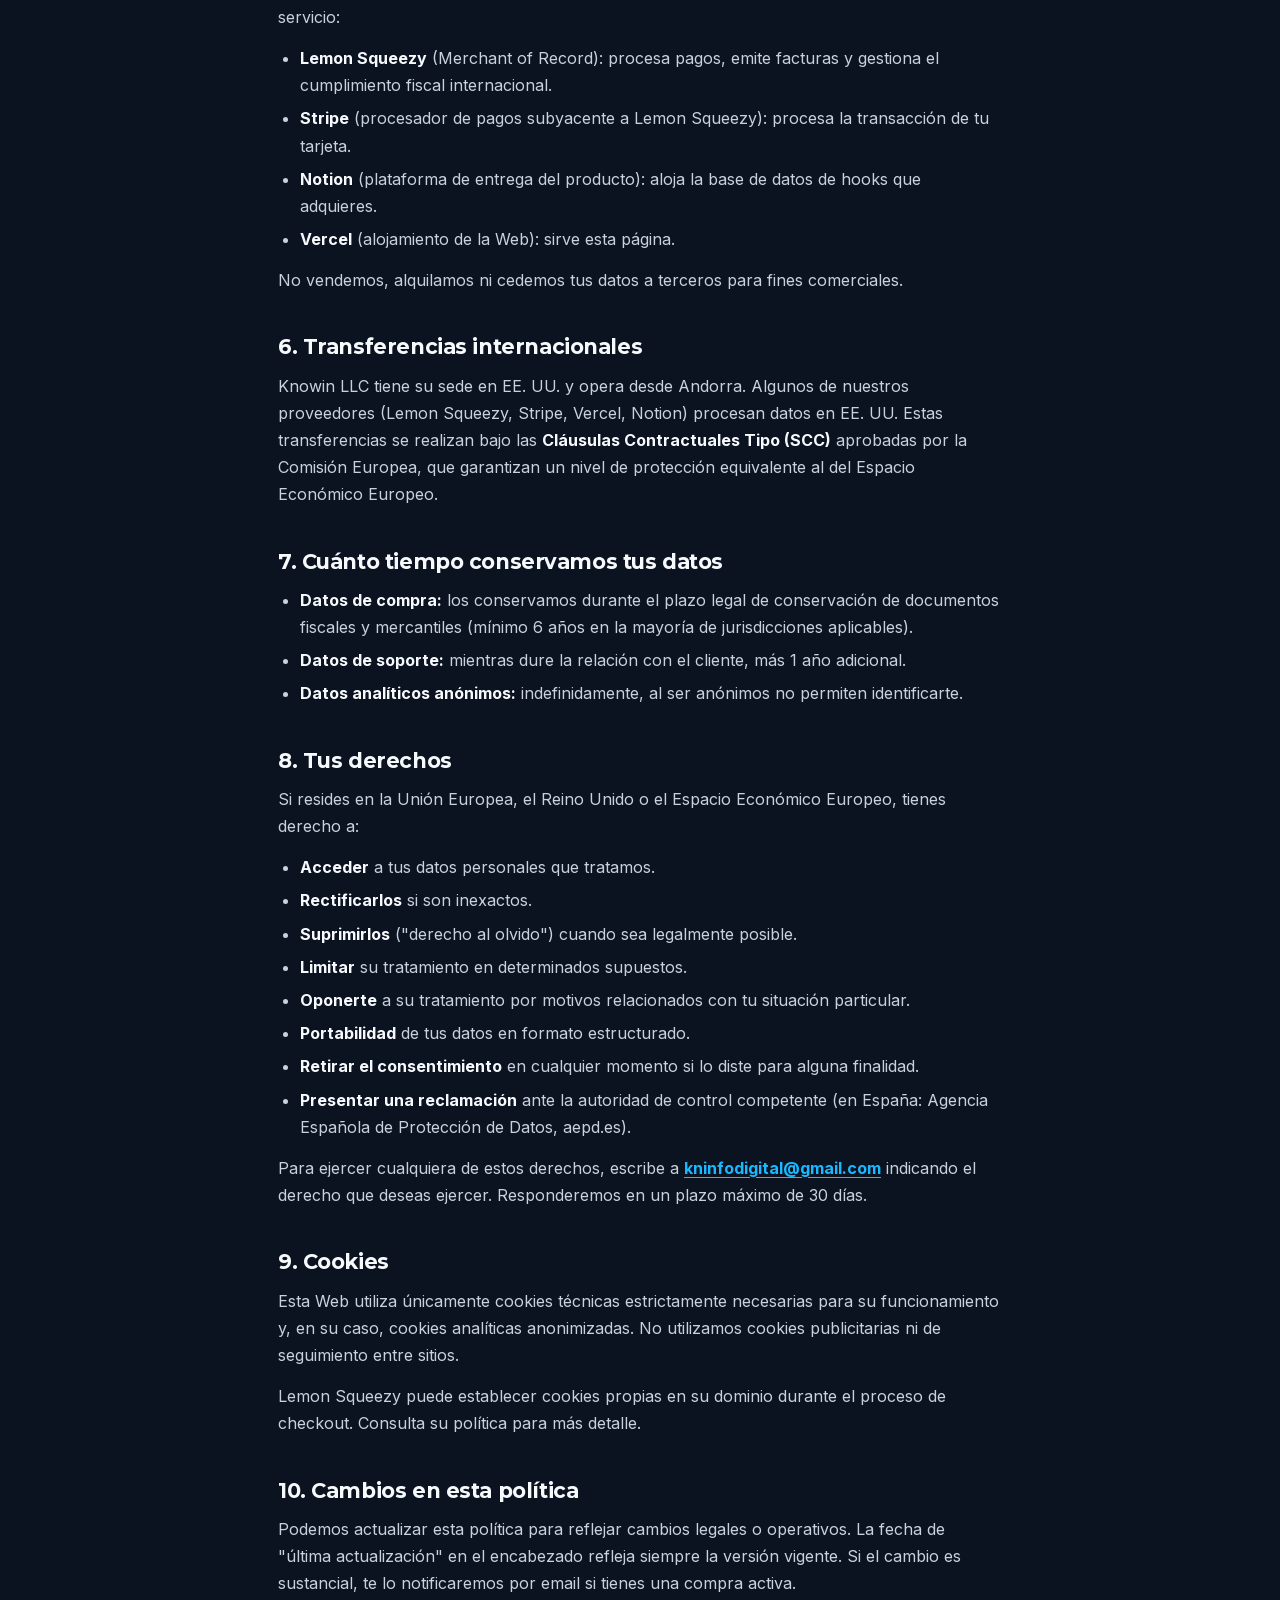
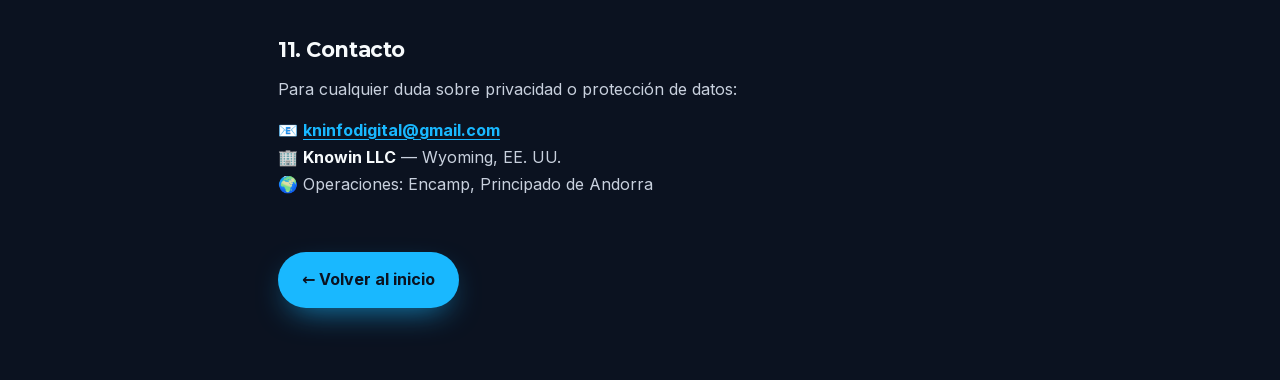
==== commit f453e834: "Landing v4: imagen de Knowin, movimiento y piezas de la referencia (vista previa) Misma estructura y" ====
--- a/legal/privacidad.html
+++ b/legal/privacidad.html
@@ -5,49 +5,38 @@
   <meta name="viewport" content="width=device-width, initial-scale=1.0">
   <title>Política de Privacidad | Hook Vault</title>
   <meta name="robots" content="noindex">
-  <link rel="icon" href="data:image/svg+xml,%3Csvg xmlns='http://www.w3.org/2000/svg' viewBox='0 0 64 64'%3E%3Crect x='4' y='14' width='56' height='44' rx='4' fill='%23E2A63A'/%3E%3Crect x='10' y='6' width='26' height='12' rx='3' fill='%23E2A63A'/%3E%3Ctext x='32' y='46' font-family='Courier New,monospace' font-weight='700' font-size='24' text-anchor='middle' fill='%2316271F'%3EHV%3C/text%3E%3C/svg%3E">
-  <link rel="preconnect" href="https://fonts.googleapis.com">
-  <link rel="preconnect" href="https://fonts.gstatic.com" crossorigin>
-  <link href="https://fonts.googleapis.com/css2?family=Courier+Prime:wght@400;700&family=Zilla+Slab:wght@400;500;700&display=swap" rel="stylesheet">
+  <link rel="icon" href="data:image/svg+xml,%3Csvg xmlns='http://www.w3.org/2000/svg' viewBox='0 0 64 64'%3E%3Crect width='64' height='64' rx='14' fill='%230B1220'/%3E%3Ctext x='29' y='44' font-family='Arial,sans-serif' font-weight='800' font-size='34' text-anchor='middle' fill='%23F7FAFC'%3Eh%3C/text%3E%3Ccircle cx='47' cy='41' r='5' fill='%2319B8FF'/%3E%3C/svg%3E">
   <style>
+    @font-face { font-family: 'Inter'; font-style: normal; font-weight: 400 700; font-display: swap; src: url('../fonts/inter-var.woff2') format('woff2'); }
+    @font-face { font-family: 'Montserrat'; font-style: normal; font-weight: 700 800; font-display: swap; src: url('../fonts/montserrat-var.woff2') format('woff2'); }
+    @font-face { font-family: 'JetBrains Mono'; font-style: normal; font-weight: 400 700; font-display: swap; src: url('../fonts/jetbrains-mono.woff2') format('woff2'); }
     *, *::before, *::after { box-sizing: border-box; margin: 0; padding: 0; }
     html { -webkit-text-size-adjust: 100%; }
-    body {
-      font-family: 'Zilla Slab', Georgia, serif;
-      font-size: 17px;
-      line-height: 1.65;
-      color: #3B4A42;
-      background: #F3EBDD;
-      -webkit-font-smoothing: antialiased;
-    }
-    a { color: #16271F; text-decoration: underline; text-decoration-color: #E2A63A; text-underline-offset: 3px; }
-    a:hover { text-decoration-thickness: 2px; }
-    a:focus-visible { outline: 3px solid #E2A63A; outline-offset: 3px; }
-    .legal-header { padding: 16px; border-bottom: 1px solid #D8CBB4; }
+    body { font: 400 16px/1.7 'Inter', system-ui, sans-serif; color: #C9D1DE; background: #0B1220; -webkit-font-smoothing: antialiased; }
+    a { color: #19B8FF; text-underline-offset: 3px; }
+    a:hover { color: #72D7FF; }
+    a:focus-visible { outline: 2px solid #19B8FF; outline-offset: 3px; }
+    .legal-header { padding: 14px 18px; border-bottom: 1px solid rgba(255,255,255,.08); background: rgba(11,18,32,.9); position: sticky; top: 0; }
     .legal-header__inner { max-width: 760px; margin: 0 auto; }
-    .legal-header__logo { display: inline-flex; align-items: center; gap: 10px; text-decoration: none; font: 700 20px/1 'Zilla Slab', Georgia, serif; color: #16271F; }
-    .legal-header__logo .emblema { display: inline-grid; place-items: center; width: 32px; height: 22px; background: #E2A63A; border-radius: 4px 4px 2px 2px; font: 700 11px/1 'Courier Prime', 'Courier New', monospace; }
-    .legal-container { max-width: 760px; margin: 0 auto; padding: 48px 16px 72px; }
-    h1 { font-size: clamp(30px, 6vw, 42px); font-weight: 700; line-height: 1.15; color: #16271F; margin-bottom: 8px; }
-    .legal-date { font: 400 13px/1.4 'Courier Prime', 'Courier New', monospace; color: #6E7B72; margin-bottom: 40px; display: block; }
-    .legal-date strong { color: #6E7B72; }
-    h2 { font-size: 22px; font-weight: 700; line-height: 1.25; color: #16271F; margin-top: 40px; margin-bottom: 12px; }
+    .legal-header__logo { font: 800 22px/1 'Montserrat', 'Arial Black', sans-serif; letter-spacing: -.045em; color: #F7FAFC; text-decoration: none; }
+    .legal-header__logo i { font-style: normal; color: #19B8FF; text-shadow: 0 0 24px rgba(25,184,255,.55); }
+    .legal-container { max-width: 760px; margin: 0 auto; padding: 48px 18px 72px; }
+    h1 { font: 800 clamp(30px, 6vw, 44px)/1.08 'Montserrat', 'Arial Black', sans-serif; letter-spacing: -.035em; color: #F7FAFC; margin-bottom: 10px; }
+    .legal-date { display: block; margin-bottom: 40px; font: 400 12px/1.4 'JetBrains Mono', Menlo, monospace; color: #8A95AB; text-transform: uppercase; letter-spacing: .06em; }
+    .legal-date strong { color: #19B8FF; }
+    h2 { font: 700 21px/1.25 'Montserrat', 'Arial Black', sans-serif; letter-spacing: -.02em; color: #F7FAFC; margin: 40px 0 12px; }
     p { margin-bottom: 14px; }
-    strong { color: #16271F; }
-    ul, ol { margin-bottom: 14px; padding-left: 24px; }
+    strong { color: #F7FAFC; }
+    ul, ol { margin-bottom: 14px; padding-left: 22px; }
     li { margin-bottom: 6px; }
-    .back-btn {
-      display: inline-flex; align-items: center; gap: 8px; margin-top: 40px; padding: 14px 24px;
-      background: #E2A63A; border-bottom: 2px solid #B9832A; border-radius: 6px;
-      color: #16271F; font-weight: 700; text-decoration: none;
-    }
-    .back-btn:hover { background: #B9832A; }
+    .back-btn { display: inline-flex; align-items: center; gap: 8px; margin-top: 40px; padding: 14px 24px; border-radius: 999px; background: #19B8FF; color: #0B1220; font-weight: 700; text-decoration: none; box-shadow: 0 12px 32px -12px rgba(25,184,255,.75); }
+    .back-btn:hover { background: #72D7FF; color: #0B1220; }
   </style>
 </head>
 <body>
   <header class="legal-header">
     <div class="legal-header__inner">
-      <a href="../index.html" class="legal-header__logo"><span class="emblema" translate="no" aria-hidden="true">HV</span><span translate="no">Hook Vault</span></a>
+      <a href="../index.html" class="legal-header__logo"><span translate="no">hookvault</span><i>.</i></a>
     </div>
   </header>
 
